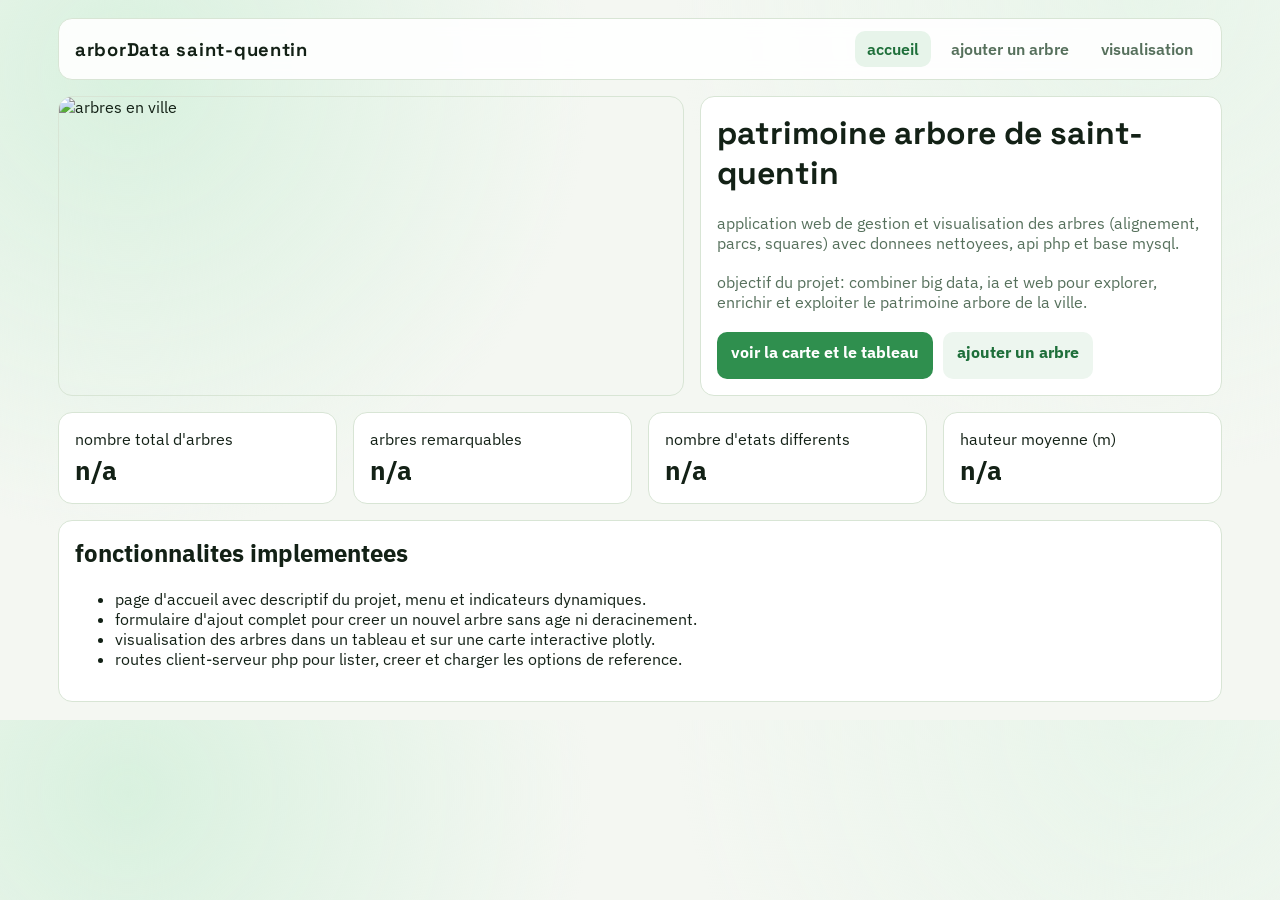
==== frontend/index.html @ 7edd1883 "update" ====
<!DOCTYPE html>
<html lang="fr">
<head>
  <meta charset="utf-8" />
  <meta name="viewport" content="width=device-width, initial-scale=1" />
  <title>ArborData - Accueil</title>
  <link rel="preconnect" href="https://fonts.googleapis.com" />
  <link rel="preconnect" href="https://fonts.gstatic.com" crossorigin />
  <link href="https://fonts.googleapis.com/css2?family=IBM+Plex+Sans:wght@400;600;700&family=Space+Grotesk:wght@500;700&display=swap" rel="stylesheet" />
  <link href="css/app.css" rel="stylesheet" />
</head>
<body>
  <div class="site-shell">
    <header class="topbar">
      <div class="brand">arborData saint-quentin</div>
      <nav class="nav">
        <a class="active" href="index.html">accueil</a>
        <a href="add.html">ajouter un arbre</a>
        <a href="map.html">visualisation</a>
      </nav>
    </header>

    <main class="grid" style="margin-top: 16px;">
      <section class="hero">
        <img src="https://images.unsplash.com/photo-1472396961693-142e6e269027?auto=format&fit=crop&w=1200&q=80" alt="arbres en ville" />
        <article class="panel" style="display:grid; gap: 12px;">
          <h1 class="page-title" style="margin:0;">patrimoine arbore de saint-quentin</h1>
          <p class="page-subtitle">application web de gestion et visualisation des arbres (alignement, parcs, squares) avec donnees nettoyees, api php et base mysql.</p>
          <p class="page-subtitle">objectif du projet: combiner big data, ia et web pour explorer, enrichir et exploiter le patrimoine arbore de la ville.</p>
          <div style="display:flex; gap:10px; flex-wrap:wrap;">
            <a class="btn btn-primary" href="map.html">voir la carte et le tableau</a>
            <a class="btn btn-soft" href="add.html">ajouter un arbre</a>
          </div>
        </article>
      </section>

      <section class="grid" style="grid-template-columns: repeat(auto-fit, minmax(220px,1fr));">
        <article class="panel kpi">
          <span>nombre total d'arbres</span>
          <span class="value" id="kpi-total">...</span>
        </article>
        <article class="panel kpi">
          <span>arbres remarquables</span>
          <span class="value" id="kpi-remarkables">...</span>
        </article>
        <article class="panel kpi">
          <span>nombre d'etats differents</span>
          <span class="value" id="kpi-states">...</span>
        </article>
        <article class="panel kpi">
          <span>hauteur moyenne (m)</span>
          <span class="value" id="kpi-height">...</span>
        </article>
      </section>

      <section class="panel">
        <h2 style="margin-top:0;">fonctionnalites implementees</h2>
        <ul>
          <li>page d'accueil avec descriptif du projet, menu et indicateurs dynamiques.</li>
          <li>formulaire d'ajout complet pour creer un nouvel arbre sans age ni deracinement.</li>
          <li>visualisation des arbres dans un tableau et sur une carte interactive plotly.</li>
          <li>routes client-serveur php pour lister, creer et charger les options de reference.</li>
        </ul>
      </section>
    </main>
  </div>

  <script defer src="js/home.js"></script>
</body>
</html>
---- frontend/css/app.css ----
:root {
  --bg: #f4f7f2;
  --panel: #ffffff;
  --text: #132116;
  --muted: #56705c;
  --accent: #2f8f4e;
  --accent-dark: #1e6f3a;
  --line: #d8e5d5;
  --danger: #b42318;
  --ok: #1f7a3d;
}

* {
  box-sizing: border-box;
}

body {
  margin: 0;
  font-family: "IBM Plex Sans", "Segoe UI", sans-serif;
  color: var(--text);
  background:
    radial-gradient(circle at 10% 10%, #d9f1df 0, transparent 35%),
    radial-gradient(circle at 90% 0%, #e8f5ea 0, transparent 35%),
    var(--bg);
}

a {
  color: inherit;
  text-decoration: none;
}

.site-shell {
  max-width: 1200px;
  margin: 0 auto;
  padding: 18px;
}

.topbar {
  display: flex;
  justify-content: space-between;
  align-items: center;
  gap: 16px;
  padding: 12px 16px;
  background: rgba(255, 255, 255, 0.9);
  border: 1px solid var(--line);
  border-radius: 14px;
  position: sticky;
  top: 12px;
  backdrop-filter: blur(8px);
  z-index: 9;
}

.brand {
  font-family: "Space Grotesk", "Segoe UI", sans-serif;
  font-weight: 700;
  font-size: 1.15rem;
  letter-spacing: 0.04em;
}

.nav {
  display: flex;
  flex-wrap: wrap;
  gap: 8px;
}

.nav a {
  padding: 8px 12px;
  border-radius: 10px;
  color: var(--muted);
  font-weight: 600;
}

.nav a.active,
.nav a:hover {
  background: #e7f4ea;
  color: var(--accent-dark);
}

.page-title {
  margin: 22px 0 8px;
  font-family: "Space Grotesk", "Segoe UI", sans-serif;
  font-size: 2rem;
}

.page-subtitle {
  margin: 0;
  color: var(--muted);
}

.panel {
  background: var(--panel);
  border: 1px solid var(--line);
  border-radius: 14px;
  padding: 16px;
}

.grid {
  display: grid;
  gap: 16px;
}

.btn {
  border: 0;
  border-radius: 10px;
  padding: 10px 14px;
  font-weight: 700;
  cursor: pointer;
}

.btn-primary {
  background: var(--accent);
  color: #fff;
}

.btn-primary:hover {
  background: var(--accent-dark);
}

.btn-soft {
  background: #edf6ef;
  color: var(--accent-dark);
}

.field {
  display: grid;
  gap: 6px;
}

.field label {
  font-weight: 600;
  font-size: 0.95rem;
}

.field input,
.field select,
.field textarea {
  width: 100%;
  border: 1px solid #c8d8c7;
  border-radius: 10px;
  padding: 10px 12px;
  font: inherit;
  background: #fff;
}

.kpi {
  display: grid;
  gap: 4px;
}

.kpi .value {
  font-size: 1.65rem;
  font-weight: 700;
}

.feedback {
  margin-top: 10px;
  min-height: 22px;
  font-weight: 600;
}

.table-wrap {
  overflow: auto;
}

table {
  width: 100%;
  border-collapse: collapse;
  min-width: 980px;
}

th,
td {
  border-bottom: 1px solid #edf3ec;
  text-align: left;
  padding: 9px 8px;
  font-size: 0.9rem;
}

th {
  color: var(--muted);
  font-weight: 700;
}

.hero {
  display: grid;
  gap: 16px;
}

.hero img {
  width: 100%;
  height: 300px;
  object-fit: cover;
  border-radius: 14px;
  border: 1px solid var(--line);
}

@media (min-width: 900px) {
  .hero {
    grid-template-columns: 1.2fr 1fr;
    align-items: stretch;
  }
}
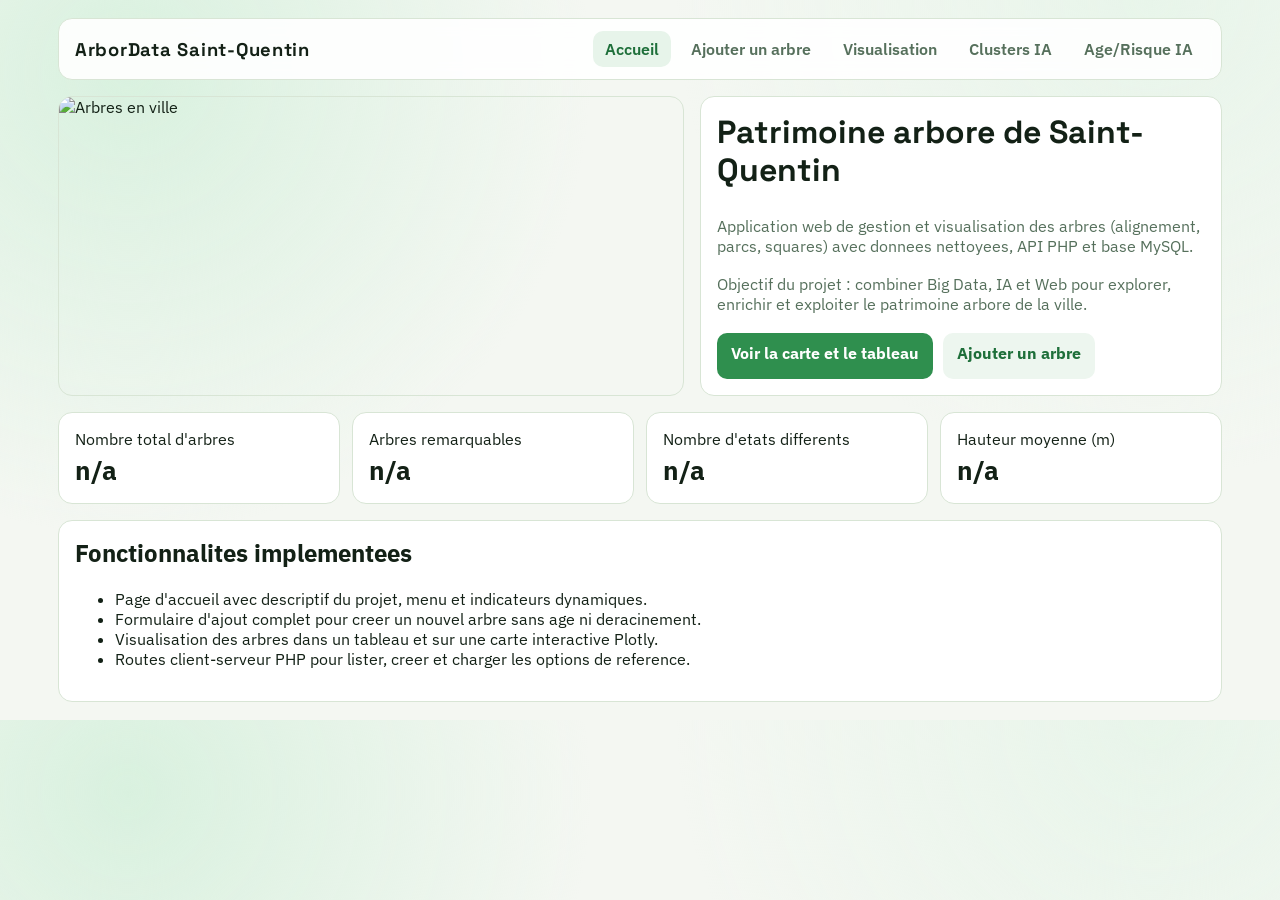
==== commit 221c986c: "Add new function" ====
--- a/frontend/index.html
+++ b/frontend/index.html
@@ -12,54 +12,56 @@
 <body>
   <div class="site-shell">
     <header class="topbar">
-      <div class="brand">arborData saint-quentin</div>
+      <div class="brand">ArborData Saint-Quentin</div>
       <nav class="nav">
-        <a class="active" href="index.html">accueil</a>
-        <a href="add.html">ajouter un arbre</a>
-        <a href="map.html">visualisation</a>
+        <a class="active" href="index.html">Accueil</a>
+        <a href="add.html">Ajouter un arbre</a>
+        <a href="map.html">Visualisation</a>
+        <a href="IACluster.html">Clusters IA</a>
+        <a href="IARisque.html">Age/Risque IA</a>
       </nav>
     </header>
 
-    <main class="grid" style="margin-top: 16px;">
+    <main class="grid page-main">
       <section class="hero">
-        <img src="https://images.unsplash.com/photo-1472396961693-142e6e269027?auto=format&fit=crop&w=1200&q=80" alt="arbres en ville" />
-        <article class="panel" style="display:grid; gap: 12px;">
-          <h1 class="page-title" style="margin:0;">patrimoine arbore de saint-quentin</h1>
-          <p class="page-subtitle">application web de gestion et visualisation des arbres (alignement, parcs, squares) avec donnees nettoyees, api php et base mysql.</p>
-          <p class="page-subtitle">objectif du projet: combiner big data, ia et web pour explorer, enrichir et exploiter le patrimoine arbore de la ville.</p>
-          <div style="display:flex; gap:10px; flex-wrap:wrap;">
-            <a class="btn btn-primary" href="map.html">voir la carte et le tableau</a>
-            <a class="btn btn-soft" href="add.html">ajouter un arbre</a>
+        <img src="https://images.unsplash.com/photo-1472396961693-142e6e269027?auto=format&fit=crop&w=1200&q=80" alt="Arbres en ville" />
+        <article class="panel panel-stack">
+          <h1 class="page-title section-title">Patrimoine arbore de Saint-Quentin</h1>
+          <p class="page-subtitle">Application web de gestion et visualisation des arbres (alignement, parcs, squares) avec donnees nettoyees, API PHP et base MySQL.</p>
+          <p class="page-subtitle">Objectif du projet : combiner Big Data, IA et Web pour explorer, enrichir et exploiter le patrimoine arbore de la ville.</p>
+          <div class="hero-cta">
+            <a class="btn btn-primary" href="map.html">Voir la carte et le tableau</a>
+            <a class="btn btn-soft" href="add.html">Ajouter un arbre</a>
           </div>
         </article>
       </section>
 
-      <section class="grid" style="grid-template-columns: repeat(auto-fit, minmax(220px,1fr));">
+      <section class="toolbar-grid">
         <article class="panel kpi">
-          <span>nombre total d'arbres</span>
+          <span>Nombre total d'arbres</span>
           <span class="value" id="kpi-total">...</span>
         </article>
         <article class="panel kpi">
-          <span>arbres remarquables</span>
+          <span>Arbres remarquables</span>
           <span class="value" id="kpi-remarkables">...</span>
         </article>
         <article class="panel kpi">
-          <span>nombre d'etats differents</span>
+          <span>Nombre d'etats differents</span>
           <span class="value" id="kpi-states">...</span>
         </article>
         <article class="panel kpi">
-          <span>hauteur moyenne (m)</span>
+          <span>Hauteur moyenne (m)</span>
           <span class="value" id="kpi-height">...</span>
         </article>
       </section>
 
       <section class="panel">
-        <h2 style="margin-top:0;">fonctionnalites implementees</h2>
+        <h2 class="section-title">Fonctionnalites implementees</h2>
         <ul>
-          <li>page d'accueil avec descriptif du projet, menu et indicateurs dynamiques.</li>
-          <li>formulaire d'ajout complet pour creer un nouvel arbre sans age ni deracinement.</li>
-          <li>visualisation des arbres dans un tableau et sur une carte interactive plotly.</li>
-          <li>routes client-serveur php pour lister, creer et charger les options de reference.</li>
+          <li>Page d'accueil avec descriptif du projet, menu et indicateurs dynamiques.</li>
+          <li>Formulaire d'ajout complet pour creer un nouvel arbre sans age ni deracinement.</li>
+          <li>Visualisation des arbres dans un tableau et sur une carte interactive Plotly.</li>
+          <li>Routes client-serveur PHP pour lister, creer et charger les options de reference.</li>
         </ul>
       </section>
     </main>
--- a/frontend/css/app.css
+++ b/frontend/css/app.css
@@ -55,6 +55,7 @@
   font-weight: 700;
   font-size: 1.15rem;
   letter-spacing: 0.04em;
+  text-transform: none;
 }
 
 .nav {
@@ -68,6 +69,7 @@
   border-radius: 10px;
   color: var(--muted);
   font-weight: 600;
+  white-space: nowrap;
 }
 
 .nav a.active,
@@ -80,6 +82,7 @@
   margin: 22px 0 8px;
   font-family: "Space Grotesk", "Segoe UI", sans-serif;
   font-size: 2rem;
+  line-height: 1.2;
 }
 
 .page-subtitle {
@@ -92,6 +95,198 @@
   border: 1px solid var(--line);
   border-radius: 14px;
   padding: 16px;
+}
+
+.page-main {
+  margin-top: 16px;
+}
+
+.panel-stack {
+  display: grid;
+  gap: 12px;
+}
+
+.hero-cta {
+  display: flex;
+  gap: 10px;
+  flex-wrap: wrap;
+}
+
+.toolbar-grid {
+  display: grid;
+  grid-template-columns: repeat(auto-fit, minmax(220px, 1fr));
+  gap: 12px;
+}
+
+.add-tree-form .form-step[data-step="1"] .toolbar-grid {
+  grid-template-columns: repeat(3, minmax(220px, 1fr));
+  align-items: start;
+}
+
+.toolbar-actions {
+  display: flex;
+  flex-wrap: wrap;
+  gap: 10px;
+  align-items: end;
+  grid-column: 1 / -1;
+}
+
+.toolbar-actions .btn {
+  display: inline-flex;
+  align-items: center;
+  justify-content: center;
+  text-align: center;
+  text-decoration: none;
+  min-height: 42px;
+}
+
+.section-title {
+  margin-top: 0;
+}
+
+.back-link {
+  display: inline-flex;
+  align-items: center;
+  justify-content: center;
+}
+
+.cluster-page,
+.risk-page {
+  display: grid;
+  gap: 16px;
+  padding: 16px;
+}
+
+.risk-page {
+  max-width: 1100px;
+  margin: 0 auto;
+}
+
+.risk-hero {
+  text-align: center;
+}
+
+.risk-hero .back-link {
+  margin: 8px auto 0;
+}
+
+.cluster-info {
+  display: grid;
+  grid-template-columns: repeat(auto-fit, minmax(160px, 1fr));
+  gap: 12px;
+}
+
+.cluster-card {
+  padding: 12px;
+  border-radius: 6px;
+  color: #fff;
+  font-weight: 600;
+  text-align: center;
+}
+
+.cluster-petit {
+  background-color: #2f8f4e;
+}
+
+.cluster-moyen {
+  background-color: #ff9800;
+}
+
+.cluster-grand {
+  background-color: #d32f2f;
+}
+
+.cluster-map {
+  width: 100%;
+  height: 500px;
+  border: 1px solid #ccc;
+  border-radius: 6px;
+}
+
+.cluster-table {
+  width: 100%;
+  border-collapse: collapse;
+  margin-top: 16px;
+}
+
+.cluster-table th,
+.cluster-table td {
+  padding: 8px;
+  text-align: left;
+  border-bottom: 1px solid #ddd;
+}
+
+.cluster-table th {
+  background-color: #f5f5f5;
+  font-weight: 600;
+}
+
+.tree-selector {
+  display: grid;
+  gap: 12px;
+  max-width: 900px;
+  width: 100%;
+  margin: 0 auto;
+}
+
+.tree-selector .btn {
+  min-height: 44px;
+}
+
+.prediction-results {
+  display: grid;
+  gap: 16px;
+  grid-template-columns: repeat(2, minmax(280px, 1fr));
+  max-width: 1100px;
+  width: 100%;
+  margin: 0 auto;
+  align-items: stretch;
+}
+
+.prediction-card {
+  padding: 16px;
+  border: 1px solid #ddd;
+  border-radius: 10px;
+  background: #f9faf9;
+  box-shadow: 0 6px 14px rgba(19, 33, 22, 0.06);
+}
+
+.prediction-card h3 {
+  margin-top: 0;
+}
+
+.prediction-value {
+  font-size: 24px;
+  font-weight: 700;
+  color: #1e6f3a;
+  margin: 8px 0;
+}
+
+.confidence {
+  font-size: 12px;
+  color: #666;
+  margin-top: 8px;
+}
+
+.risk-high {
+  color: #d32f2f;
+}
+
+.risk-low {
+  color: #2f8f4e;
+}
+
+.risk-medium {
+  color: #ff9800;
+}
+
+.card-full {
+  grid-column: 1 / -1;
+}
+
+#loading {
+  text-align: center;
+  padding: 20px;
 }
 
 .grid {
@@ -131,6 +326,43 @@
   font-size: 0.95rem;
 }
 
+.species-suggestions {
+  display: none;
+  flex-wrap: wrap;
+  gap: 6px;
+  align-items: center;
+}
+
+.species-suggestions.has-items {
+  display: flex;
+}
+
+.species-suggestion-title {
+  font-size: 0.82rem;
+  color: var(--muted);
+  font-weight: 600;
+}
+
+.species-suggestion-item {
+  border: 1px solid #cfe0d1;
+  background: #f4faf5;
+  color: var(--accent-dark);
+  border-radius: 999px;
+  padding: 3px 10px;
+  font-size: 0.82rem;
+  font-weight: 600;
+  cursor: pointer;
+}
+
+.species-suggestion-item:hover {
+  background: #e8f4ea;
+}
+
+.species-suggestion-empty {
+  font-size: 0.82rem;
+  color: var(--muted);
+}
+
 .field input,
 .field select,
 .field textarea {
@@ -156,6 +388,86 @@
   margin-top: 10px;
   min-height: 22px;
   font-weight: 600;
+}
+
+.form-stepper {
+  display: grid;
+  grid-template-columns: repeat(auto-fit, minmax(160px, 1fr));
+  gap: 10px;
+}
+
+.step-pill {
+  display: inline-flex;
+  align-items: center;
+  justify-content: center;
+  gap: 8px;
+  border: 1px solid var(--line);
+  border-radius: 999px;
+  padding: 8px 10px;
+  font-weight: 700;
+  color: var(--muted);
+  background: #f7fbf7;
+}
+
+.step-pill span {
+  display: inline-grid;
+  place-items: center;
+  width: 22px;
+  height: 22px;
+  border-radius: 50%;
+  background: #e3efe5;
+  color: var(--accent-dark);
+  font-size: 0.82rem;
+}
+
+.step-pill.is-active {
+  border-color: #b7d6bf;
+  color: var(--accent-dark);
+  background: #eaf6ed;
+}
+
+.form-step {
+  display: none;
+  border: 1px dashed #cde0ce;
+  border-radius: 12px;
+  padding: 14px;
+  background: #fcfffc;
+}
+
+.form-step.is-active {
+  display: grid;
+  gap: 12px;
+}
+
+.step-title {
+  margin: 0;
+  font-size: 1.2rem;
+}
+
+.step-subtitle {
+  margin: 0;
+  color: var(--muted);
+}
+
+.remarkable-toggle {
+  display: inline-flex;
+  align-items: center;
+  gap: 8px;
+  font-weight: 600;
+}
+
+.form-nav {
+  display: flex;
+  flex-wrap: wrap;
+  gap: 10px;
+}
+
+.review-box {
+  border: 1px solid #d6e4d8;
+  border-radius: 10px;
+  background: #f8fcf8;
+  padding: 12px;
+  color: var(--text);
 }
 
 .table-wrap {
@@ -200,3 +512,44 @@
     align-items: stretch;
   }
 }
+
+@media (max-width: 760px) {
+  .topbar {
+    flex-direction: column;
+    align-items: stretch;
+  }
+
+  .brand {
+    text-align: center;
+  }
+
+  .nav {
+    justify-content: center;
+  }
+
+  .toolbar-actions .btn {
+    width: 100%;
+  }
+
+  .form-nav .btn {
+    width: 100%;
+  }
+
+  .add-tree-form .form-step[data-step="1"] .toolbar-grid {
+    grid-template-columns: 1fr;
+  }
+
+  .prediction-results {
+    grid-template-columns: 1fr;
+  }
+
+  .tree-selector {
+    max-width: 100%;
+  }
+}
+
+@media (min-width: 761px) and (max-width: 1100px) {
+  .add-tree-form .form-step[data-step="1"] .toolbar-grid {
+    grid-template-columns: repeat(2, minmax(220px, 1fr));
+  }
+}
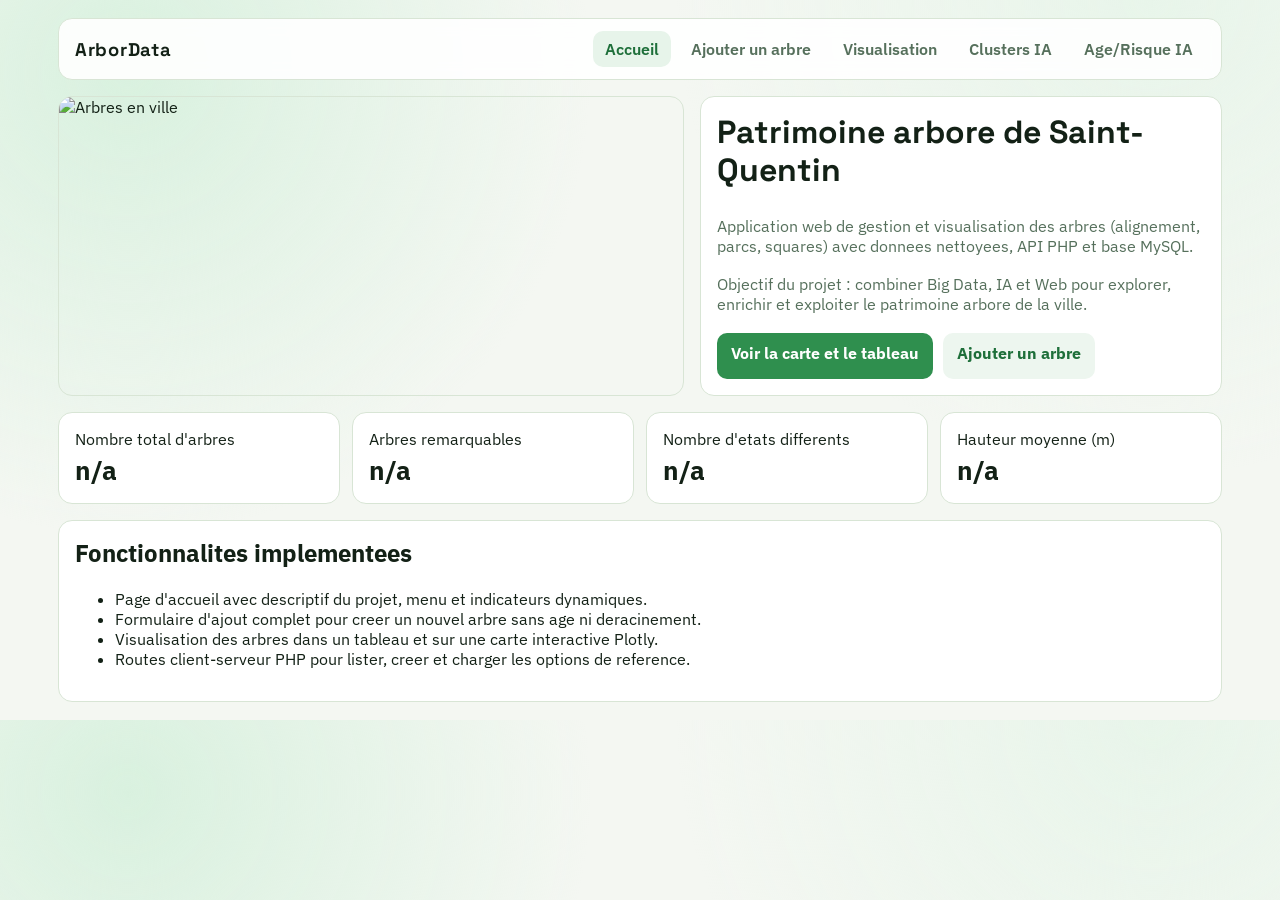
==== commit 61f1608c: "Update Add age estimate" ====
--- a/frontend/index.html
+++ b/frontend/index.html
@@ -12,7 +12,7 @@
 <body>
   <div class="site-shell">
     <header class="topbar">
-      <div class="brand">ArborData Saint-Quentin</div>
+      <div class="brand">ArborData</div>
       <nav class="nav">
         <a class="active" href="index.html">Accueil</a>
         <a href="add.html">Ajouter un arbre</a>
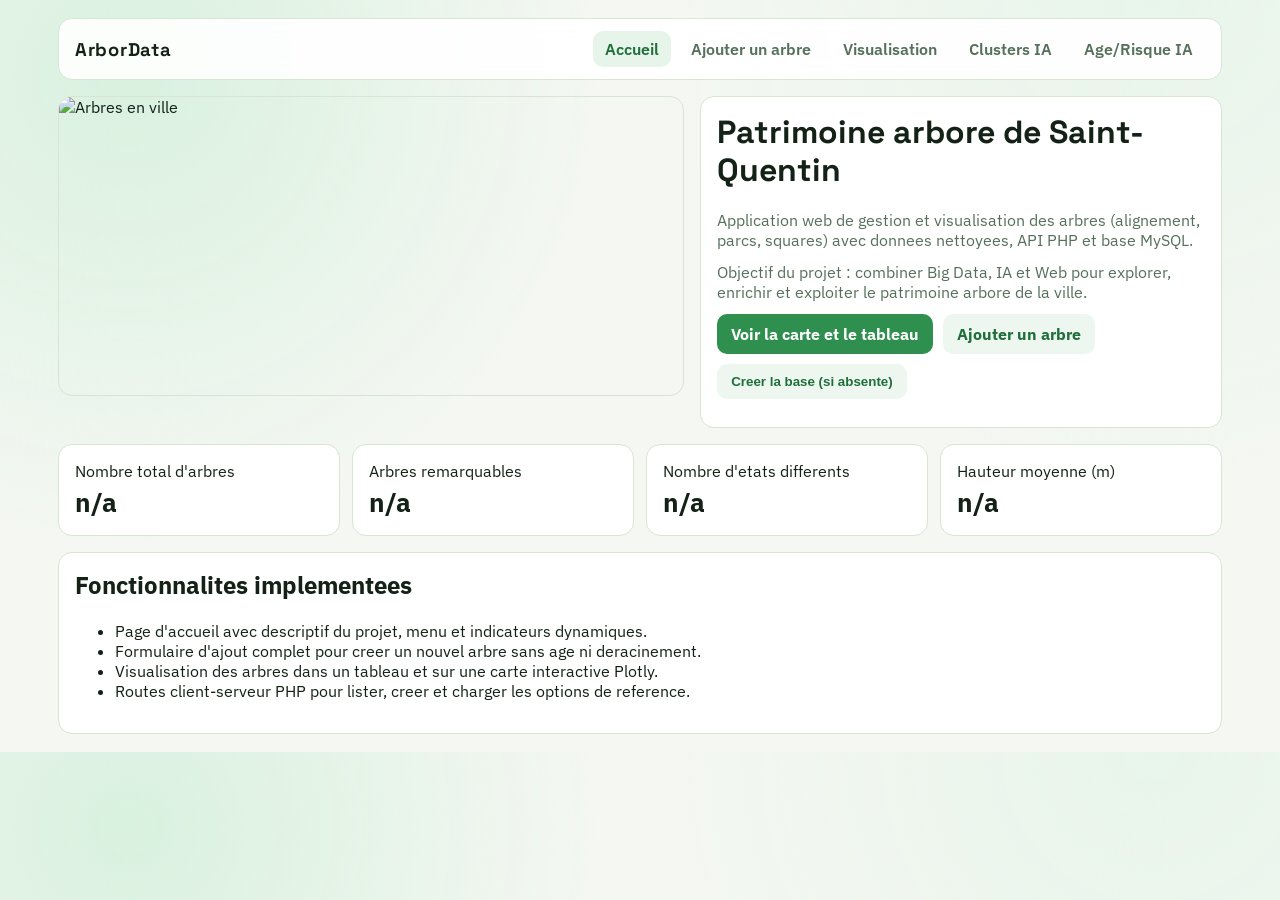
==== commit 2eeaadd5: "add create_table" ====
--- a/frontend/index.html
+++ b/frontend/index.html
@@ -32,7 +32,9 @@
           <div class="hero-cta">
             <a class="btn btn-primary" href="map.html">Voir la carte et le tableau</a>
             <a class="btn btn-soft" href="add.html">Ajouter un arbre</a>
+            <button class="btn btn-soft" type="button" id="btn-setup-db">Creer la base (si absente)</button>
           </div>
+          <p class="page-subtitle" id="home-setup-feedback" aria-live="polite"></p>
         </article>
       </section>
 
--- a/frontend/css/app.css
+++ b/frontend/css/app.css
@@ -311,6 +311,21 @@
   background: var(--accent-dark);
 }
 
+.btn-danger {
+  background: #fdf0ed;
+  color: var(--danger);
+  border: 1px solid #f3c8c1;
+}
+
+.btn-danger:hover {
+  background: #fde2dd;
+}
+
+.btn:disabled {
+  cursor: not-allowed;
+  opacity: 0.65;
+}
+
 .btn-soft {
   background: #edf6ef;
   color: var(--accent-dark);
@@ -493,6 +508,15 @@
   font-weight: 700;
 }
 
+tbody tr {
+  cursor: pointer;
+}
+
+tbody tr.is-selected {
+  background: #fff3ef;
+  box-shadow: inset 4px 0 0 var(--danger);
+}
+
 .hero {
   display: grid;
   gap: 16px;
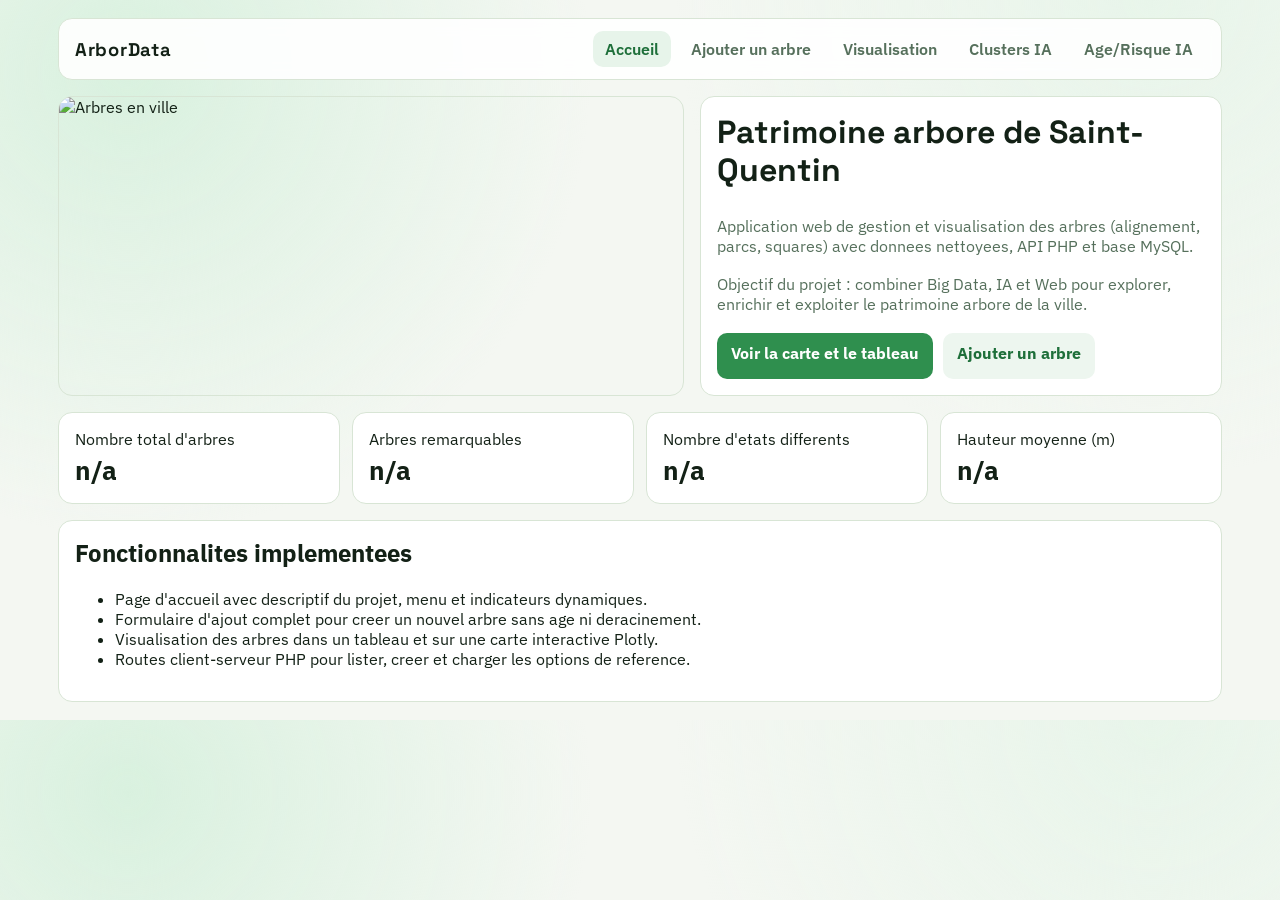
==== commit b121d110: "simplification du backend Co-authored-by: Copilot <copilot@github.com>" ====
--- a/frontend/index.html
+++ b/frontend/index.html
@@ -32,9 +32,7 @@
           <div class="hero-cta">
             <a class="btn btn-primary" href="map.html">Voir la carte et le tableau</a>
             <a class="btn btn-soft" href="add.html">Ajouter un arbre</a>
-            <button class="btn btn-soft" type="button" id="btn-setup-db">Creer la base (si absente)</button>
           </div>
-          <p class="page-subtitle" id="home-setup-feedback" aria-live="polite"></p>
         </article>
       </section>
 
@@ -69,6 +67,7 @@
     </main>
   </div>
 
+  <script defer src="js/api.js"></script>
   <script defer src="js/home.js"></script>
 </body>
 </html>
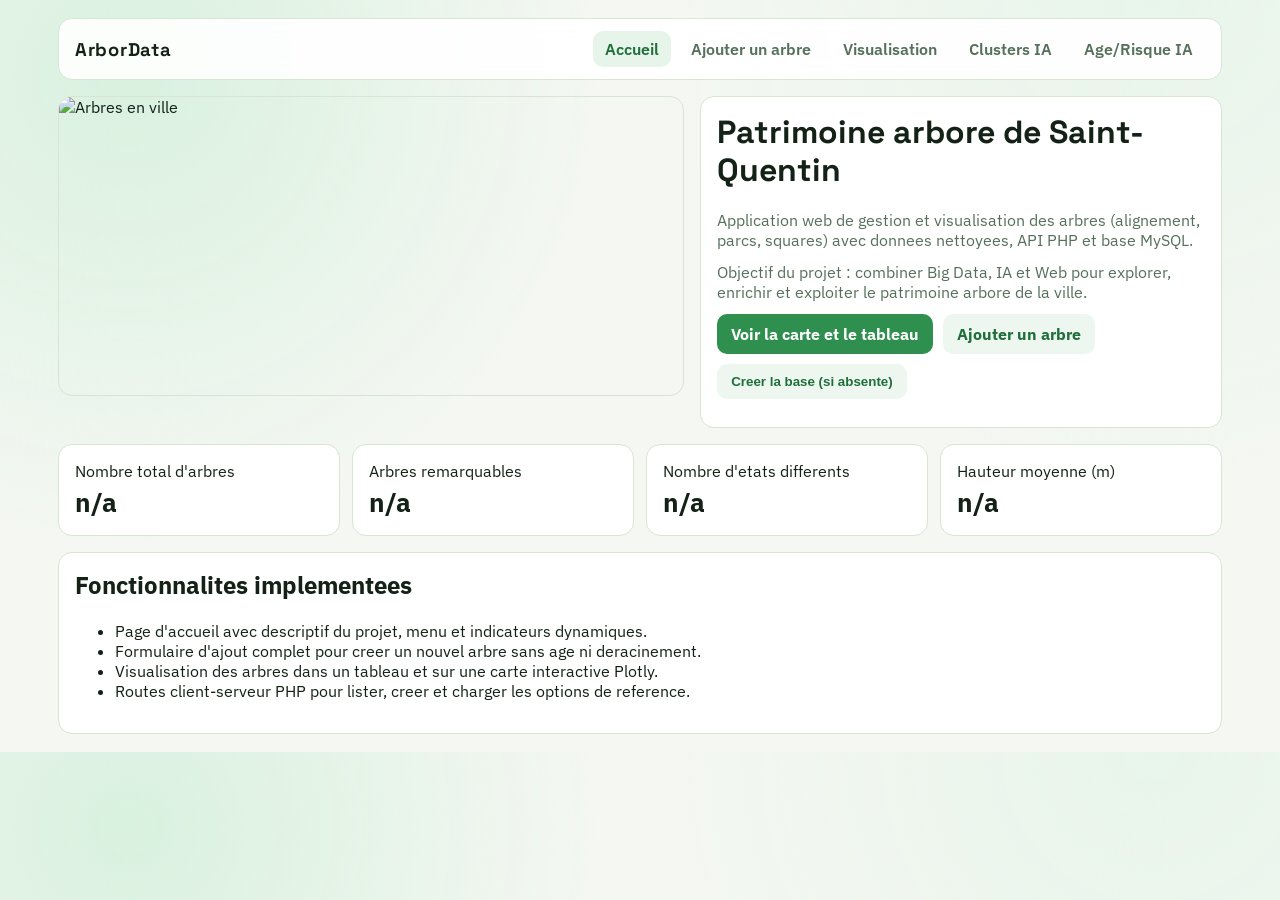
==== commit 6b123398: "Merge branch 'develop' of https://github.com/GourmelenT/web_tree_development into develop" ====
--- a/frontend/index.html
+++ b/frontend/index.html
@@ -32,7 +32,9 @@
           <div class="hero-cta">
             <a class="btn btn-primary" href="map.html">Voir la carte et le tableau</a>
             <a class="btn btn-soft" href="add.html">Ajouter un arbre</a>
+            <button class="btn btn-soft" type="button" id="btn-setup-db">Creer la base (si absente)</button>
           </div>
+          <p class="page-subtitle" id="home-setup-feedback" aria-live="polite"></p>
         </article>
       </section>
 
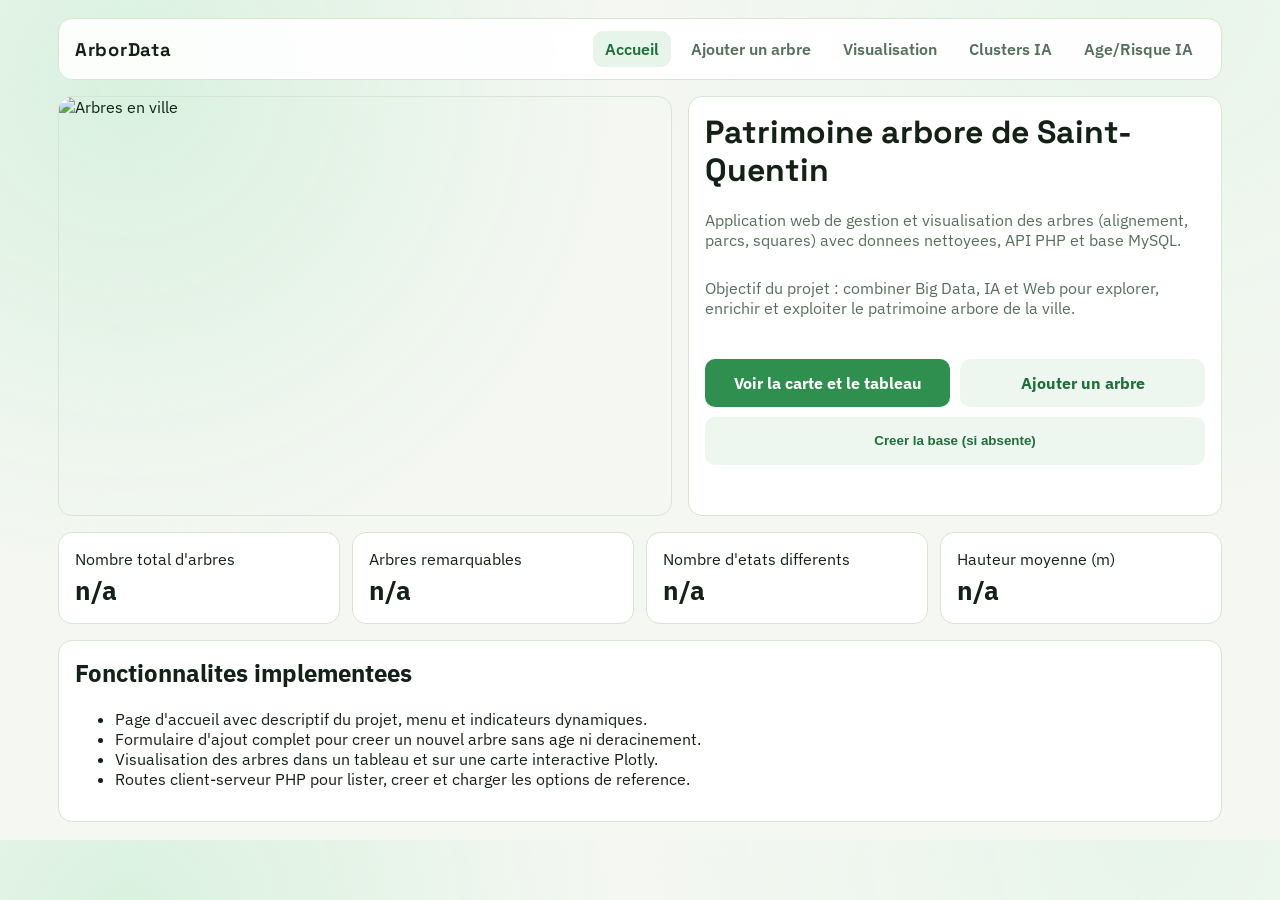
==== commit ff5f5822: "Push update" ====
--- a/frontend/index.html
+++ b/frontend/index.html
@@ -12,7 +12,7 @@
 <body>
   <div class="site-shell">
     <header class="topbar">
-      <div class="brand">ArborData</div>
+      <div class="brand"><a href="index.html">ArborData</a></div>
       <nav class="nav">
         <a class="active" href="index.html">Accueil</a>
         <a href="add.html">Ajouter un arbre</a>
--- a/frontend/css/app.css
+++ b/frontend/css/app.css
@@ -88,6 +88,7 @@
 .page-subtitle {
   margin: 0;
   color: var(--muted);
+  margin-bottom: 1rem;
 }
 
 .panel {
@@ -102,14 +103,34 @@
 }
 
 .panel-stack {
-  display: grid;
+  display: flex;
+  flex-direction: column;
   gap: 12px;
 }
 
 .hero-cta {
-  display: flex;
+  display: grid;
+  grid-template-columns: repeat(2, minmax(180px, 1fr));
   gap: 10px;
-  flex-wrap: wrap;
+  align-items: stretch;
+}
+
+.hero-cta .btn {
+  width: 100%;
+  min-height: 48px;
+  display: inline-flex;
+  align-items: center;
+  justify-content: center;
+  text-align: center;
+}
+
+.hero-cta #btn-setup-db {
+  grid-column: 1 / -1;
+}
+
+#home-setup-feedback {
+  min-height: 1.4rem;
+  margin-bottom: 0;
 }
 
 .toolbar-grid {
@@ -229,7 +250,47 @@
   margin: 0 auto;
 }
 
+.tree-selector-label {
+  font-weight: 600;
+  font-size: 1.02rem;
+}
+
+.tree-selector-select {
+  width: 100%;
+  min-height: 48px;
+  border: 1px solid #b8ccbc;
+  border-radius: 10px;
+  padding: 10px 42px 10px 12px;
+  font: inherit;
+  font-weight: 600;
+  color: var(--text);
+  background-color: #fff;
+  appearance: none;
+  -webkit-appearance: none;
+  background-image:
+    linear-gradient(45deg, transparent 50%, #365843 50%),
+    linear-gradient(135deg, #365843 50%, transparent 50%);
+  background-position:
+    calc(100% - 18px) calc(50% - 3px),
+    calc(100% - 12px) calc(50% - 3px);
+  background-size: 6px 6px, 6px 6px;
+  background-repeat: no-repeat;
+  transition: border-color 0.15s ease, box-shadow 0.15s ease;
+}
+
+.tree-selector-select:hover {
+  border-color: #93b69a;
+}
+
+.tree-selector-select:focus {
+  outline: none;
+  border-color: #2f8f4e;
+  box-shadow: 0 0 0 3px rgba(47, 143, 78, 0.18);
+}
+
 .tree-selector .btn {
+  justify-self: start;
+  min-width: 200px;
   min-height: 44px;
 }
 
@@ -295,6 +356,9 @@
 }
 
 .btn {
+  display: inline-flex;
+  align-items: center;
+  justify-content: center;
   border: 0;
   border-radius: 10px;
   padding: 10px 14px;
@@ -522,6 +586,10 @@
   gap: 16px;
 }
 
+.hero > .panel {
+  min-height: 420px;
+}
+
 .hero img {
   width: 100%;
   height: 300px;
@@ -532,8 +600,16 @@
 
 @media (min-width: 900px) {
   .hero {
-    grid-template-columns: 1.2fr 1fr;
-    align-items: stretch;
+    grid-template-columns: minmax(0, 1.15fr) minmax(0, 1fr);
+    align-items: start;
+  }
+
+  .hero img {
+    height: 420px;
+  }
+
+  .hero-cta {
+    margin-top: auto;
   }
 }
 
@@ -559,6 +635,22 @@
     width: 100%;
   }
 
+  .hero-cta {
+    grid-template-columns: 1fr;
+  }
+
+  .hero-cta #btn-setup-db {
+    grid-column: auto;
+  }
+
+  .hero img {
+    height: 240px;
+  }
+
+  .hero > .panel {
+    min-height: 0;
+  }
+
   .add-tree-form .form-step[data-step="1"] .toolbar-grid {
     grid-template-columns: 1fr;
   }
@@ -569,6 +661,11 @@
 
   .tree-selector {
     max-width: 100%;
+  }
+
+  .tree-selector .btn {
+    width: 100%;
+    justify-self: stretch;
   }
 }
 
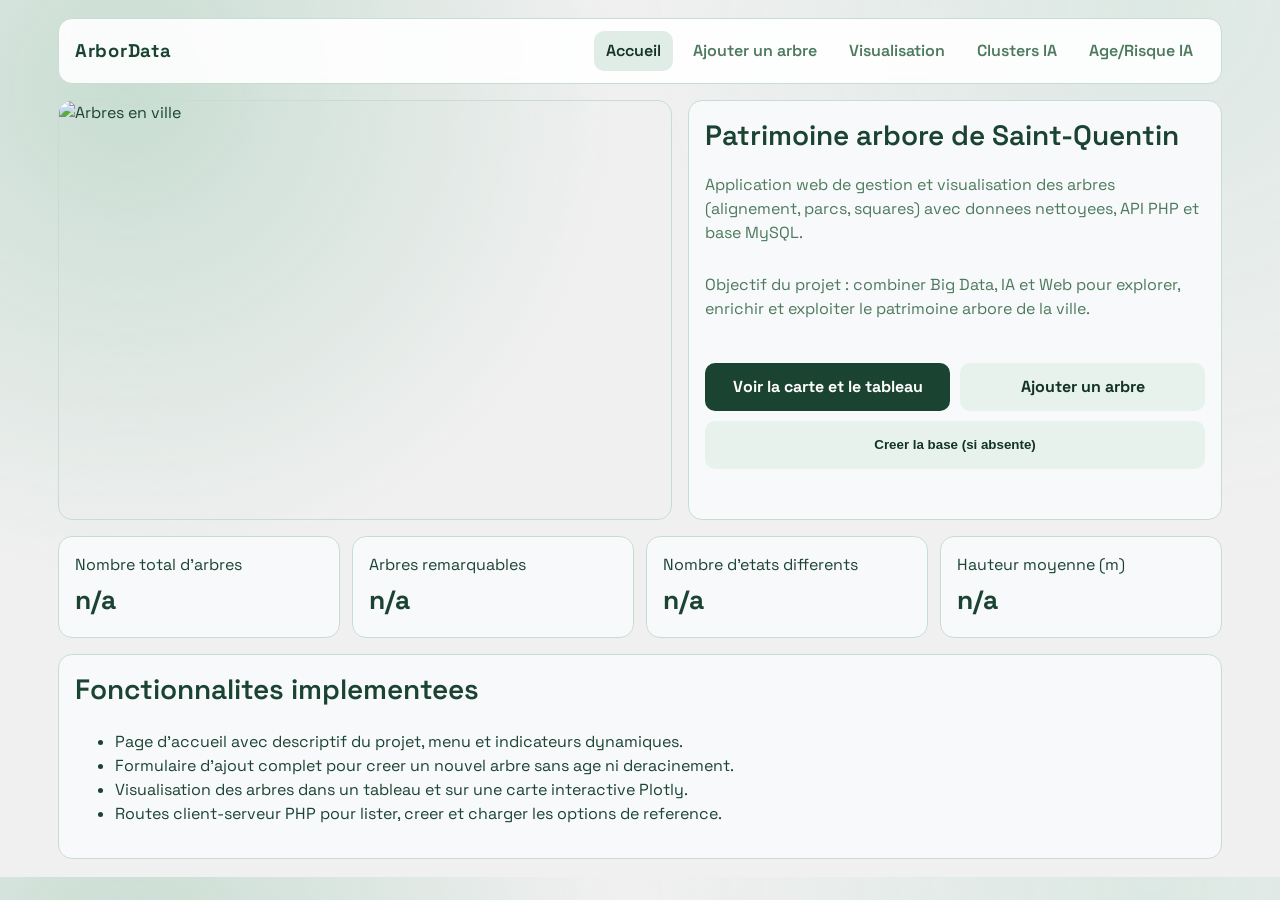
==== commit f56312a7: "Last commit and end of project Co-authored-by: Copilot <copilot@github.com>" ====
--- a/frontend/index.html
+++ b/frontend/index.html
@@ -6,7 +6,7 @@
   <title>ArborData - Accueil</title>
   <link rel="preconnect" href="https://fonts.googleapis.com" />
   <link rel="preconnect" href="https://fonts.gstatic.com" crossorigin />
-  <link href="https://fonts.googleapis.com/css2?family=IBM+Plex+Sans:wght@400;600;700&family=Space+Grotesk:wght@500;700&display=swap" rel="stylesheet" />
+  <link href="https://fonts.googleapis.com/css2?family=Space+Grotesk:wght@300;400;500;600;700&display=swap" rel="stylesheet" />
   <link href="css/app.css" rel="stylesheet" />
 </head>
 <body>
--- a/frontend/css/app.css
+++ b/frontend/css/app.css
@@ -1,13 +1,15 @@
 :root {
-  --bg: #f4f7f2;
-  --panel: #ffffff;
-  --text: #132116;
-  --muted: #56705c;
-  --accent: #2f8f4e;
-  --accent-dark: #1e6f3a;
-  --line: #d8e5d5;
+  --bg: #F0F0F0;           /* TERTIARY – fond général */
+  --panel: #F8F9FA;        /* NEUTRAL – fond des cartes/panneaux */
+  --text: #1B4332;         /* PRIMARY – texte principal */
+  --muted: #4d7a5e;        /* Teinte muted du primary */
+  --accent: #1B4332;       /* PRIMARY – boutons / accents forts */
+  --accent-dark: #133326;  /* Primary foncé – survol boutons */
+  --accent-warm: #7F5539;  /* SECONDARY – accents chauds */
+  --accent-light: #A3C9B1; /* ACCENT – teinte douce */
+  --line: #c8ddd2;         /* Bordures légères */
   --danger: #b42318;
-  --ok: #1f7a3d;
+  --ok: #1B4332;
 }
 
 * {
@@ -16,11 +18,14 @@
 
 body {
   margin: 0;
-  font-family: "IBM Plex Sans", "Segoe UI", sans-serif;
+  font-family: "Space Grotesk", "Segoe UI", sans-serif;
+  font-size: 16px;
+  line-height: 1.5;
+  font-weight: 400;
   color: var(--text);
   background:
-    radial-gradient(circle at 10% 10%, #d9f1df 0, transparent 35%),
-    radial-gradient(circle at 90% 0%, #e8f5ea 0, transparent 35%),
+    radial-gradient(circle at 10% 10%, #c8ddd2 0, transparent 35%),
+    radial-gradient(circle at 90% 0%, #dce8e3 0, transparent 35%),
     var(--bg);
 }
 
@@ -56,6 +61,7 @@
   font-size: 1.15rem;
   letter-spacing: 0.04em;
   text-transform: none;
+  color: var(--text);
 }
 
 .nav {
@@ -74,15 +80,17 @@
 
 .nav a.active,
 .nav a:hover {
-  background: #e7f4ea;
+  background: #e0ede6;
   color: var(--accent-dark);
 }
 
 .page-title {
   margin: 22px 0 8px;
   font-family: "Space Grotesk", "Segoe UI", sans-serif;
-  font-size: 2rem;
+  font-size: 2.5rem;   /* TITLE 1 – 40px */
   line-height: 1.2;
+  font-weight: 600;
+  color: var(--text);
 }
 
 .page-subtitle {
@@ -163,6 +171,11 @@
 
 .section-title {
   margin-top: 0;
+  font-family: "Space Grotesk", "Segoe UI", sans-serif;
+  font-size: 1.75rem;  /* TITLE 2 – 28px */
+  line-height: 1.29;
+  font-weight: 600;
+  color: var(--text);
 }
 
 .back-link {
@@ -206,21 +219,21 @@
 }
 
 .cluster-petit {
-  background-color: #2f8f4e;
+  background-color: #1B4332;
 }
 
 .cluster-moyen {
-  background-color: #ff9800;
+  background-color: #7F5539;
 }
 
 .cluster-grand {
-  background-color: #d32f2f;
+  background-color: #b42318;
 }
 
 .cluster-map {
   width: 100%;
   height: 500px;
-  border: 1px solid #ccc;
+  border: 1px solid var(--line);
   border-radius: 6px;
 }
 
@@ -234,11 +247,11 @@
 .cluster-table td {
   padding: 8px;
   text-align: left;
-  border-bottom: 1px solid #ddd;
+  border-bottom: 1px solid var(--line);
 }
 
 .cluster-table th {
-  background-color: #f5f5f5;
+  background-color: var(--panel);
   font-weight: 600;
 }
 
@@ -258,18 +271,18 @@
 .tree-selector-select {
   width: 100%;
   min-height: 48px;
-  border: 1px solid #b8ccbc;
+  border: 1px solid var(--line);
   border-radius: 10px;
   padding: 10px 42px 10px 12px;
   font: inherit;
-  font-weight: 600;
+  font-weight: 500;
   color: var(--text);
-  background-color: #fff;
+  background-color: var(--panel);
   appearance: none;
   -webkit-appearance: none;
   background-image:
-    linear-gradient(45deg, transparent 50%, #365843 50%),
-    linear-gradient(135deg, #365843 50%, transparent 50%);
+    linear-gradient(45deg, transparent 50%, #1B4332 50%),
+    linear-gradient(135deg, #1B4332 50%, transparent 50%);
   background-position:
     calc(100% - 18px) calc(50% - 3px),
     calc(100% - 12px) calc(50% - 3px);
@@ -279,13 +292,13 @@
 }
 
 .tree-selector-select:hover {
-  border-color: #93b69a;
+  border-color: var(--accent-light);
 }
 
 .tree-selector-select:focus {
   outline: none;
-  border-color: #2f8f4e;
-  box-shadow: 0 0 0 3px rgba(47, 143, 78, 0.18);
+  border-color: #1B4332;
+  box-shadow: 0 0 0 3px rgba(27, 67, 50, 0.18);
 }
 
 .tree-selector .btn {
@@ -306,10 +319,10 @@
 
 .prediction-card {
   padding: 16px;
-  border: 1px solid #ddd;
+  border: 1px solid var(--line);
   border-radius: 10px;
-  background: #f9faf9;
-  box-shadow: 0 6px 14px rgba(19, 33, 22, 0.06);
+  background: #f5f9f6;
+  box-shadow: 0 6px 14px rgba(27, 67, 50, 0.06);
 }
 
 .prediction-card h3 {
@@ -319,26 +332,26 @@
 .prediction-value {
   font-size: 24px;
   font-weight: 700;
-  color: #1e6f3a;
+  color: #1B4332;
   margin: 8px 0;
 }
 
 .confidence {
   font-size: 12px;
-  color: #666;
+  color: var(--muted);
   margin-top: 8px;
 }
 
 .risk-high {
-  color: #d32f2f;
+  color: var(--danger);
 }
 
 .risk-low {
-  color: #2f8f4e;
+  color: #1B4332;
 }
 
 .risk-medium {
-  color: #ff9800;
+  color: #7F5539;
 }
 
 .card-full {
@@ -353,6 +366,28 @@
 .grid {
   display: grid;
   gap: 16px;
+}
+
+.map-page-main {
+  width: 100%;
+  grid-template-columns: minmax(0, 1fr);
+}
+
+.map-page-main > * {
+  min-width: 0;
+}
+
+.map-page-main > .panel {
+  width: 100%;
+  max-width: 100%;
+}
+
+.map-page-main .toolbar-grid {
+  grid-template-columns: repeat(auto-fit, minmax(240px, 1fr));
+}
+
+.map-page-main .toolbar-actions {
+  justify-content: flex-start;
 }
 
 .btn {
@@ -391,7 +426,7 @@
 }
 
 .btn-soft {
-  background: #edf6ef;
+  background: #e8f2ec;
   color: var(--accent-dark);
 }
 
@@ -423,8 +458,8 @@
 }
 
 .species-suggestion-item {
-  border: 1px solid #cfe0d1;
-  background: #f4faf5;
+  border: 1px solid #b3ccbb;
+  background: #edf5f0;
   color: var(--accent-dark);
   border-radius: 999px;
   padding: 3px 10px;
@@ -434,7 +469,7 @@
 }
 
 .species-suggestion-item:hover {
-  background: #e8f4ea;
+  background: #ddeee4;
 }
 
 .species-suggestion-empty {
@@ -446,11 +481,11 @@
 .field select,
 .field textarea {
   width: 100%;
-  border: 1px solid #c8d8c7;
+  border: 1px solid var(--line);
   border-radius: 10px;
   padding: 10px 12px;
   font: inherit;
-  background: #fff;
+  background: var(--panel);
 }
 
 .kpi {
@@ -483,9 +518,9 @@
   border: 1px solid var(--line);
   border-radius: 999px;
   padding: 8px 10px;
-  font-weight: 700;
+  font-weight: 600;
   color: var(--muted);
-  background: #f7fbf7;
+  background: #f2f7f4;
 }
 
 .step-pill span {
@@ -494,23 +529,23 @@
   width: 22px;
   height: 22px;
   border-radius: 50%;
-  background: #e3efe5;
+  background: #d4e9dc;
   color: var(--accent-dark);
   font-size: 0.82rem;
 }
 
 .step-pill.is-active {
-  border-color: #b7d6bf;
+  border-color: var(--accent-light);
   color: var(--accent-dark);
-  background: #eaf6ed;
+  background: #e6f2ec;
 }
 
 .form-step {
   display: none;
-  border: 1px dashed #cde0ce;
+  border: 1px dashed var(--line);
   border-radius: 12px;
   padding: 14px;
-  background: #fcfffc;
+  background: #fafcfb;
 }
 
 .form-step.is-active {
@@ -542,9 +577,9 @@
 }
 
 .review-box {
-  border: 1px solid #d6e4d8;
+  border: 1px solid var(--line);
   border-radius: 10px;
-  background: #f8fcf8;
+  background: #f5f9f6;
   padding: 12px;
   color: var(--text);
 }
@@ -561,7 +596,7 @@
 
 th,
 td {
-  border-bottom: 1px solid #edf3ec;
+  border-bottom: 1px solid #dde8e2;
   text-align: left;
   padding: 9px 8px;
   font-size: 0.9rem;
@@ -635,6 +670,18 @@
     width: 100%;
   }
 
+  .map-page-main {
+    width: 100%;
+  }
+
+  .map-page-main .toolbar-actions {
+    justify-content: stretch;
+  }
+
+  .map-page-main .toolbar-actions .btn {
+    width: 100%;
+  }
+
   .hero-cta {
     grid-template-columns: 1fr;
   }
